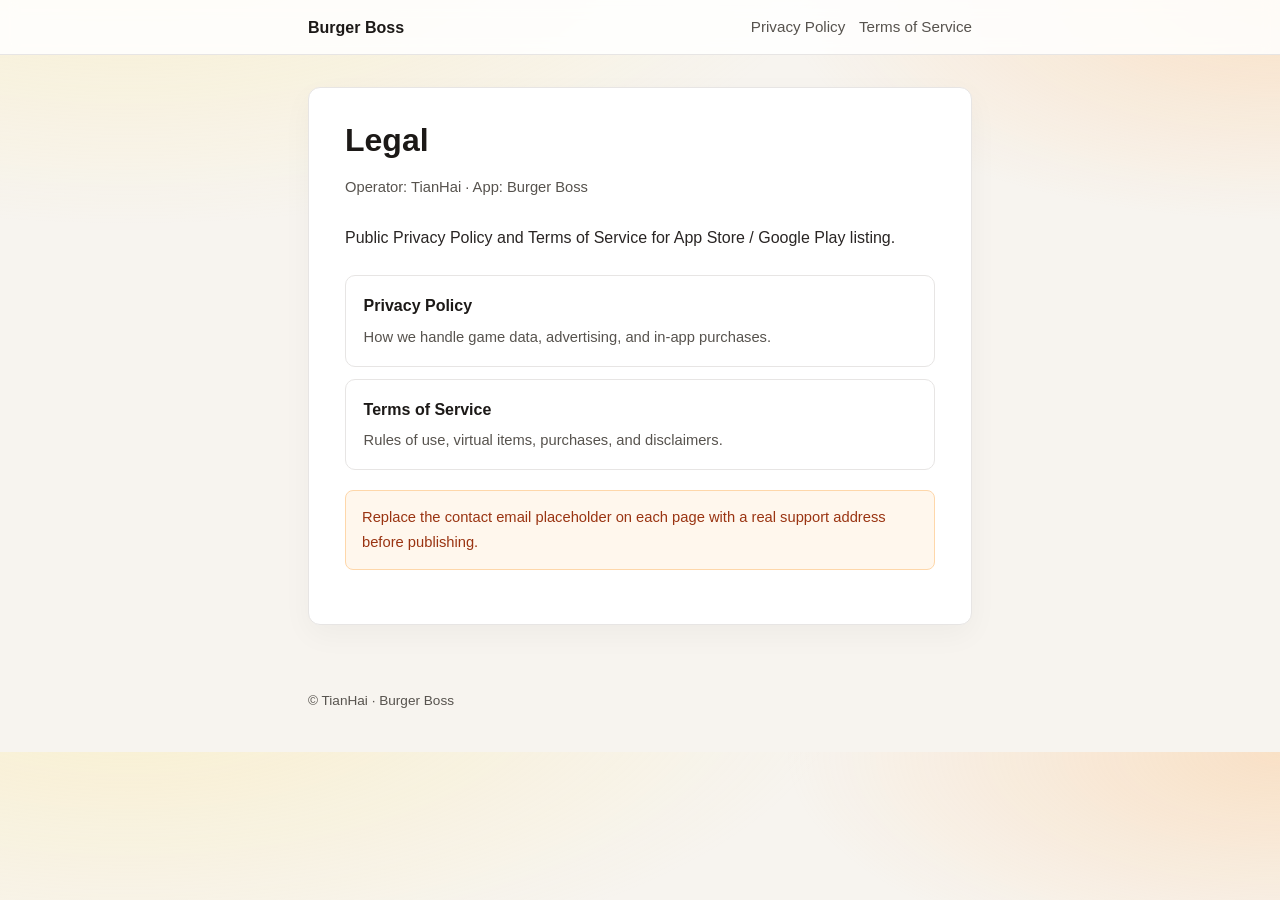
==== index.html @ 3f1d5545 "Publish Burger Boss legal pages as static GitHub Pages site. Disable Jekyll with .nojekyll so plain " ====
<!DOCTYPE html>
<html lang="en">
<head>
  <meta charset="utf-8" />
  <meta name="viewport" content="width=device-width, initial-scale=1" />
  <title>TianHai Pages</title>
  <meta http-equiv="refresh" content="0; url=kyjhbd/legal/" />
  <link rel="canonical" href="kyjhbd/legal/" />
  <script>location.replace("kyjhbd/legal/");</script>
</head>
<body>
  <p><a href="kyjhbd/legal/">Burger Boss legal pages</a></p>
</body>
</html>
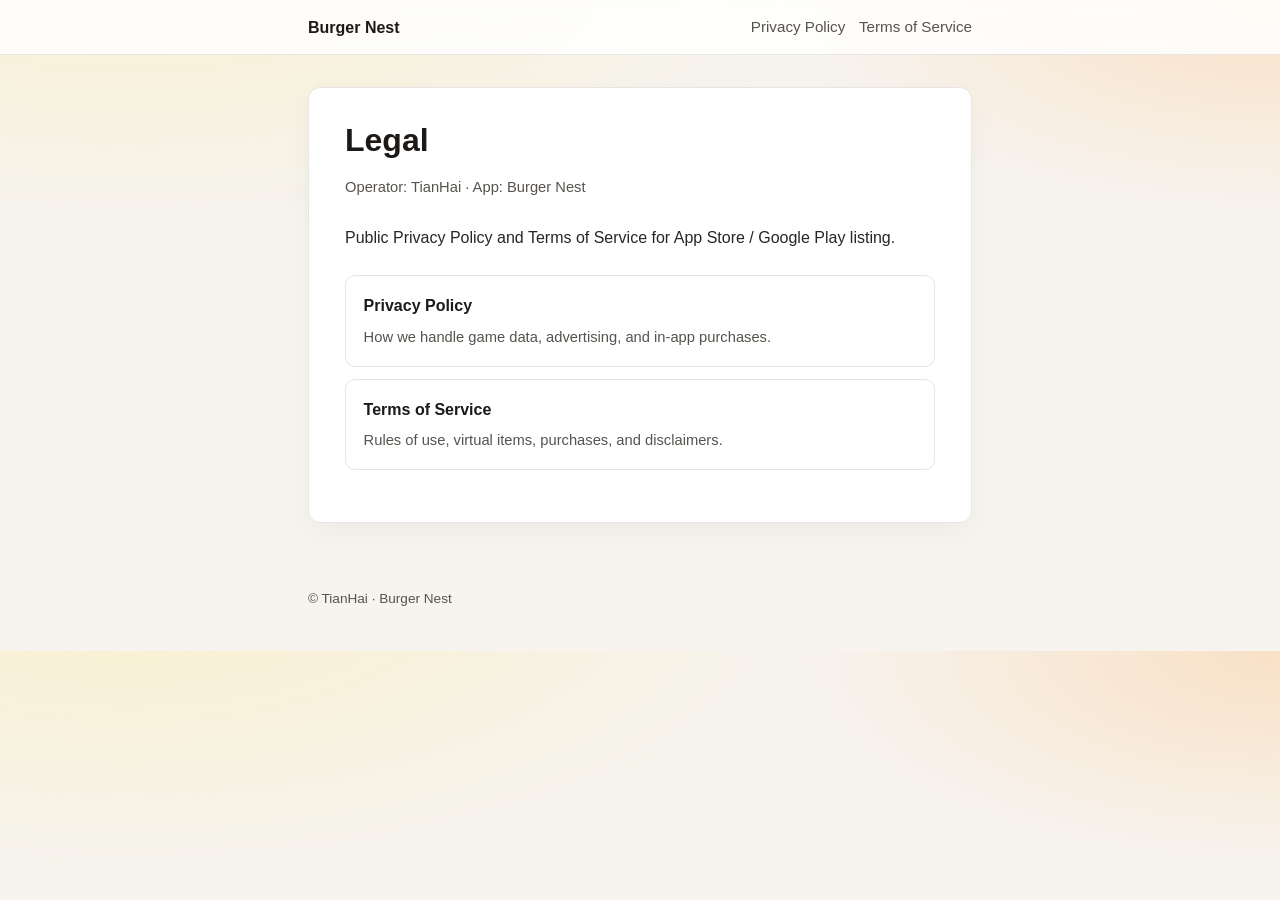
==== commit 08703ed0: "Rename app to Burger Nest in legal pages. Co-authored-by: Cursor <cursoragent@cursor.com>" ====
--- a/index.html
+++ b/index.html
@@ -9,6 +9,6 @@
   <script>location.replace("kyjhbd/legal/");</script>
 </head>
 <body>
-  <p><a href="kyjhbd/legal/">Burger Boss legal pages</a></p>
+  <p><a href="kyjhbd/legal/">Burger Nest legal pages</a></p>
 </body>
 </html>
